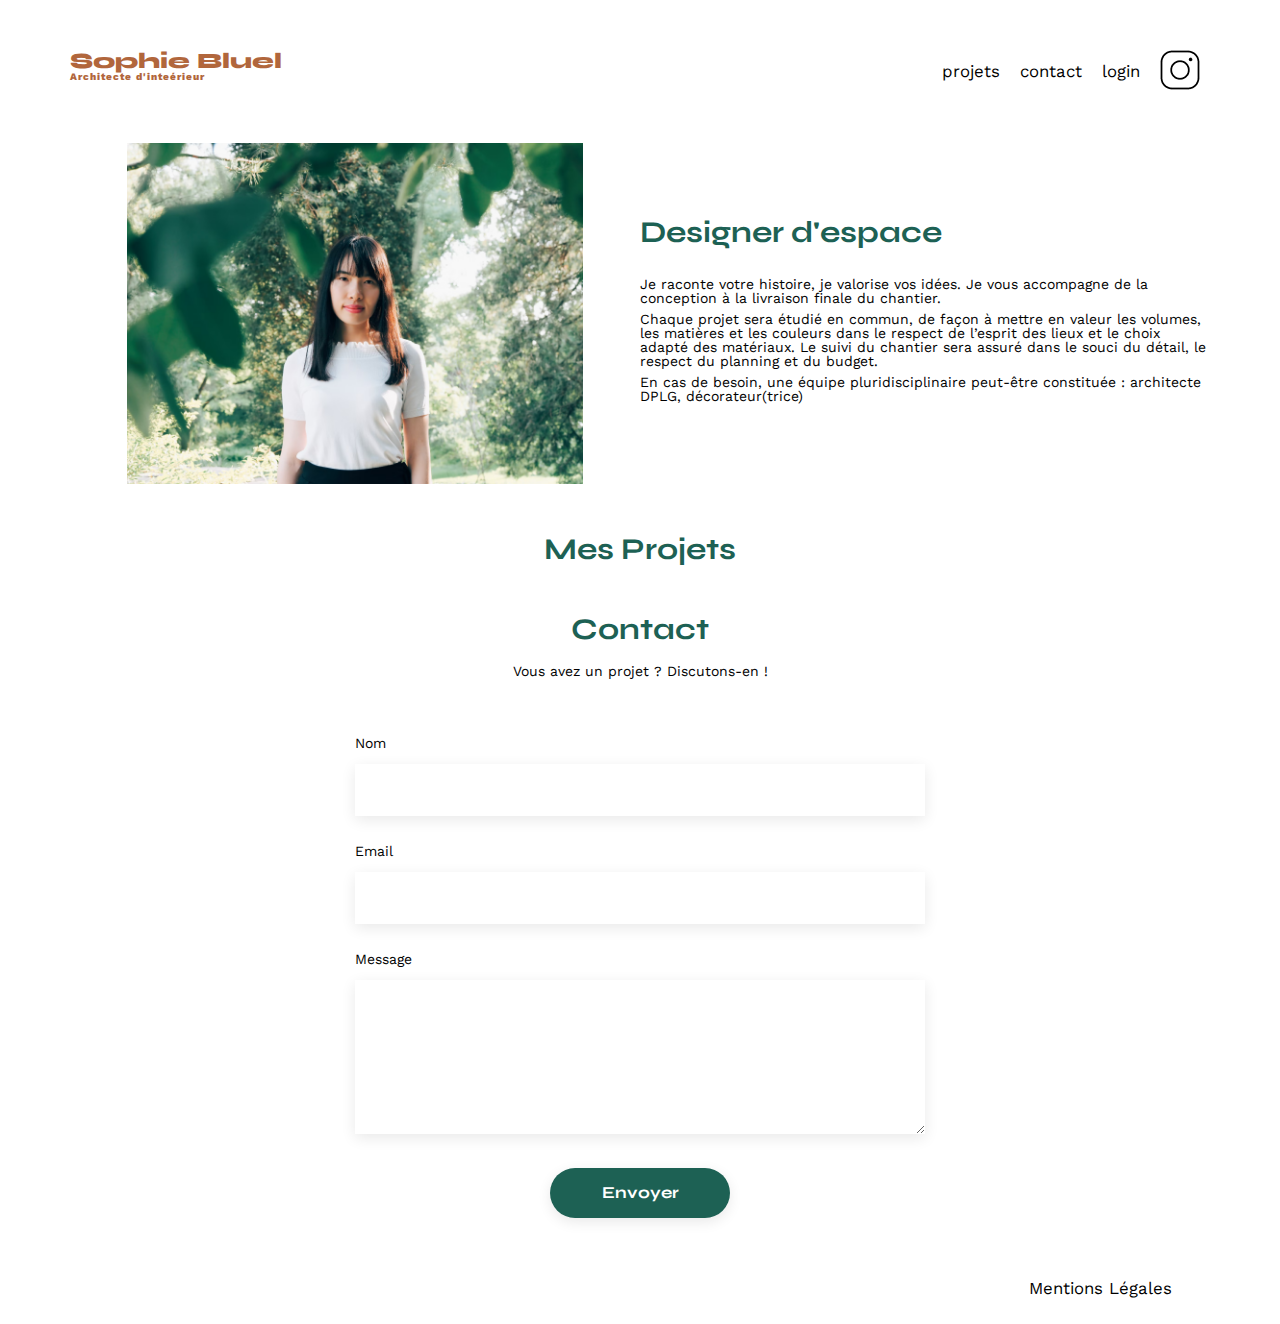
==== FrontEnd/index.html @ 43b3eab9 "maj" ====
<!DOCTYPE html>
<html lang="fr">

<head>
	<meta charset="UTF-8">
	<title>Sophie Bluel - Architecte d'intérieur</title>
	<meta name="viewport" content="width=device-width, initial-scale=1.0">
	<link rel="preconnect" href="https://fonts.googleapis.com">
	<link rel="preconnect" href="https://fonts.gstatic.com" crossorigin>
	<link href="https://fonts.googleapis.com/css2?family=Syne:wght@700;800&family=Work+Sans&display=swap"
		rel="stylesheet">
	<meta name="description" content="">
	<link rel="stylesheet" href="./assets/style.css">
</head>

<body>
	<header>
		<h1>Sophie Bluel <span>Architecte d'inteérieur</span></h1>
		<nav>
			<ul>
				<li>projets</li>
				<li>contact</li>
				<li>login</li>
				<li><img src="./assets/icons/instagram.png" alt="Instagram"></li>
			</ul>
		</nav>
	</header>
	<main>
		<section id="introduction">
			<figure>
				<img src="./assets/images/sophie-bluel.png" alt="">
			</figure>
			<article>
				<h2>Designer d'espace</h2>
				<p>Je raconte votre histoire, je valorise vos idées. Je vous accompagne de la conception à la livraison
					finale du chantier.</p>
				<p>Chaque projet sera étudié en commun, de façon à mettre en valeur les volumes, les matières et les
					couleurs dans le respect de l’esprit des lieux et le choix adapté des matériaux. Le suivi du
					chantier sera assuré dans le souci du détail, le respect du planning et du budget.</p>
				<p>En cas de besoin, une équipe pluridisciplinaire peut-être constituée : architecte DPLG,
					décorateur(trice)</p>
			</article>
		</section>
		<section id="portfolio">
			<h2>Mes Projets</h2>
			<div class="gallery">
				<figure>
					<img src="assets/images/abajour-tahina.png" alt="Abajour Tahina">
					<figcaption>Abajour Tahina</figcaption>
				</figure>
				<figure>
					<img src="assets/images/appartement-paris-v.png" alt="Appartement Paris V">
					<figcaption>Appartement Paris V</figcaption>
				</figure>
				<figure>
					<img src="assets/images/restaurant-sushisen-londres.png" alt="Restaurant Sushisen - Londres">
					<figcaption>Restaurant Sushisen - Londres</figcaption>
				</figure>
				<figure>
					<img src="assets/images/la-balisiere.png" alt="Villa “La Balisiere” - Port Louis">
					<figcaption>Villa “La Balisiere” - Port Louis</figcaption>
				</figure>
				<figure>
					<img src="assets/images/structures-thermopolis.png" alt="Structures Thermopolis">
					<figcaption>Structures Thermopolis</figcaption>
				</figure>
				<figure>
					<img src="assets/images/appartement-paris-x.png" alt="Appartement Paris X">
					<figcaption>Appartement Paris X</figcaption>
				</figure>
				<figure>
					<img src="assets/images/le-coteau-cassis.png" alt="Pavillon “Le coteau” - Cassis">
					<figcaption>Pavillon “Le coteau” - Cassis</figcaption>
				</figure>
				<figure>
					<img src="assets/images/villa-ferneze.png" alt="Villa Ferneze - Isola d’Elba">
					<figcaption>Villa Ferneze - Isola d’Elba</figcaption>
				</figure>
				<figure>
					<img src="assets/images/appartement-paris-xviii.png" alt="Appartement Paris XVIII">
					<figcaption>Appartement Paris XVIII</figcaption>
				</figure>
				<figure>
					<img src="assets/images/bar-lullaby-paris.png" alt="Bar “Lullaby” - Paris">
					<figcaption>Bar “Lullaby” - Paris</figcaption>
				</figure>
				<figure>
					<img src="assets/images/hotel-first-arte-new-delhi.png" alt="Hotel First Arte - New Delhi">
					<figcaption>Hotel First Arte - New Delhi</figcaption>
				</figure>
			</div>
		</section>
		<section id="contact">
			<h2>Contact</h2>
			<p>Vous avez un projet ? Discutons-en !</p>
			<form action="#" method="post">
				<label for="name">Nom</label>
				<input type="text" name="name" id="name">
				<label for="email">Email</label>
				<input type="email" name="email" id="email">
				<label for="message">Message</label>
				<textarea name="message" id="message" cols="30" rows="10"></textarea>
				<input type="submit" value="Envoyer">
			</form>
		</section>
	</main>

	<footer>
		<nav>
			<ul>
				<li>Mentions Légales</li>
			</ul>
		</nav>
	</footer>
	<script src="script.js"></script>
</body>

</html>
---- FrontEnd/assets/style.css ----
/* http://meyerweb.com/eric/tools/css/reset/
   v2.0 | 20110126
   License: none (public domain)
*/

html,
body,
div,
span,
applet,
object,
iframe,
h1,
h2,
h3,
h4,
h5,
h6,
p,
blockquote,
pre,
a,
abbr,
acronym,
address,
big,
cite,
code,
del,
dfn,
em,
img,
ins,
kbd,
q,
s,
samp,
small,
strike,
strong,
sub,
sup,
tt,
var,
b,
u,
i,
center,
dl,
dt,
dd,
ol,
ul,
li,
fieldset,
form,
label,
legend,
table,
caption,
tbody,
tfoot,
thead,
tr,
th,
td,
article,
aside,
canvas,
details,
embed,
figure,
figcaption,
footer,
header,
hgroup,
menu,
nav,
output,
ruby,
section,
summary,
time,
mark,
audio,
video {
	margin: 0;
	padding: 0;
	border: 0;
	font-size: 100%;
	font: inherit;
	vertical-align: baseline;
}

/* HTML5 display-role reset for older browsers */
article,
aside,
details,
figcaption,
figure,
footer,
header,
hgroup,
menu,
nav,
section {
	display: block;
}

body {
	line-height: 1;
}

ol,
ul {
	list-style: none;
}

blockquote,
q {
	quotes: none;
}

blockquote:before,
blockquote:after,
q:before,
q:after {
	content: '';
	content: none;
}

table {
	border-collapse: collapse;
	border-spacing: 0;
}

/** end reset css**/
body {
	max-width: 1140px;
	margin: auto;
	font-family: 'Work Sans';
	font-size: 14px;
}

header {
	display: flex;
	justify-content: space-between;
	margin: 50px 0
}

section {
	margin: 50px 0
}

h1 {
	display: flex;
	flex-direction: column;
	font-family: 'Syne';
	font-size: 22px;
	font-weight: 800;
	color: #B1663C
}

h1>span {
	font-family: 'Work Sans';
	font-size: 10px;
	letter-spacing: 0.1em;
	;
}

h2 {
	font-family: 'Syne';
	font-weight: 700;
	font-size: 30px;
	color: #1D6154
}

nav ul {
	display: flex;
	align-items: center;
	list-style-type: none;

}

nav li {
	padding: 0 10px;
	font-size: 1.2em;
}

li:hover {
	color: #B1663C;
}

#introduction {
	display: flex;
	align-items: center;
}

#introduction figure {
	flex: 1
}

#introduction img {
	display: block;
	margin: auto;
	width: 80%;
}

#introduction article {
	flex: 1
}

#introduction h2 {
	margin-bottom: 1em;
}

#introduction p {
	margin-bottom: 0.5em;
}

#portfolio h2 {
	text-align: center;
	margin-bottom: 1em;
}

.gallery {
	width: 100%;
	display: grid;
	grid-template-columns: 1fr 1fr 1fr;
	grid-column-gap: 20px;
	grid-row-gap: 20px;
}

.gallery img {
	width: 100%;

}

#contact {
	width: 50%;
	margin: auto;
}

#contact>* {
	text-align: center;

}

#contact h2 {
	margin-bottom: 20px;
}

#contact form {
	text-align: left;
	margin-top: 30px;
	display: flex;
	flex-direction: column;
}

#contact input {
	height: 50px;
	font-size: 1.2em;
	border: none;
	box-shadow: 0px 4px 14px rgba(0, 0, 0, 0.09);
}

#contact label {
	margin: 2em 0 1em 0;
}

#contact textarea {
	border: none;
	box-shadow: 0px 4px 14px rgba(0, 0, 0, 0.09);
}

input[type="submit"] {
	font-family: 'Syne';
	font-weight: 700;
	color: white;
	background-color: #1D6154;
	margin: 2em auto;
	width: 180px;
	text-align: center;
	border-radius: 60px;
}

footer nav ul {
	display: flex;
	justify-content: flex-end;
	margin: 2em
}

.filter-buttons {
	display: flex;
	justify-content: center;
	gap: 20px;
	margin-bottom: 30px;
}

.filter-button {
	font-family: syne;
	font-size: 16px;
	border: 2px solid #1D6154;
	border-radius: 20px;
	padding: 10px;
	color: #1D6154;
	font-weight: 700;
	text-align: center;
}

.filter-buttons a {
	text-decoration: none;
}

.filter-buttons :hover {
	color: antiquewhite;
	background-color: #1D6154;
}

.filter-buttons :focus {
	color: antiquewhite;
	background-color: #1D6154;
}
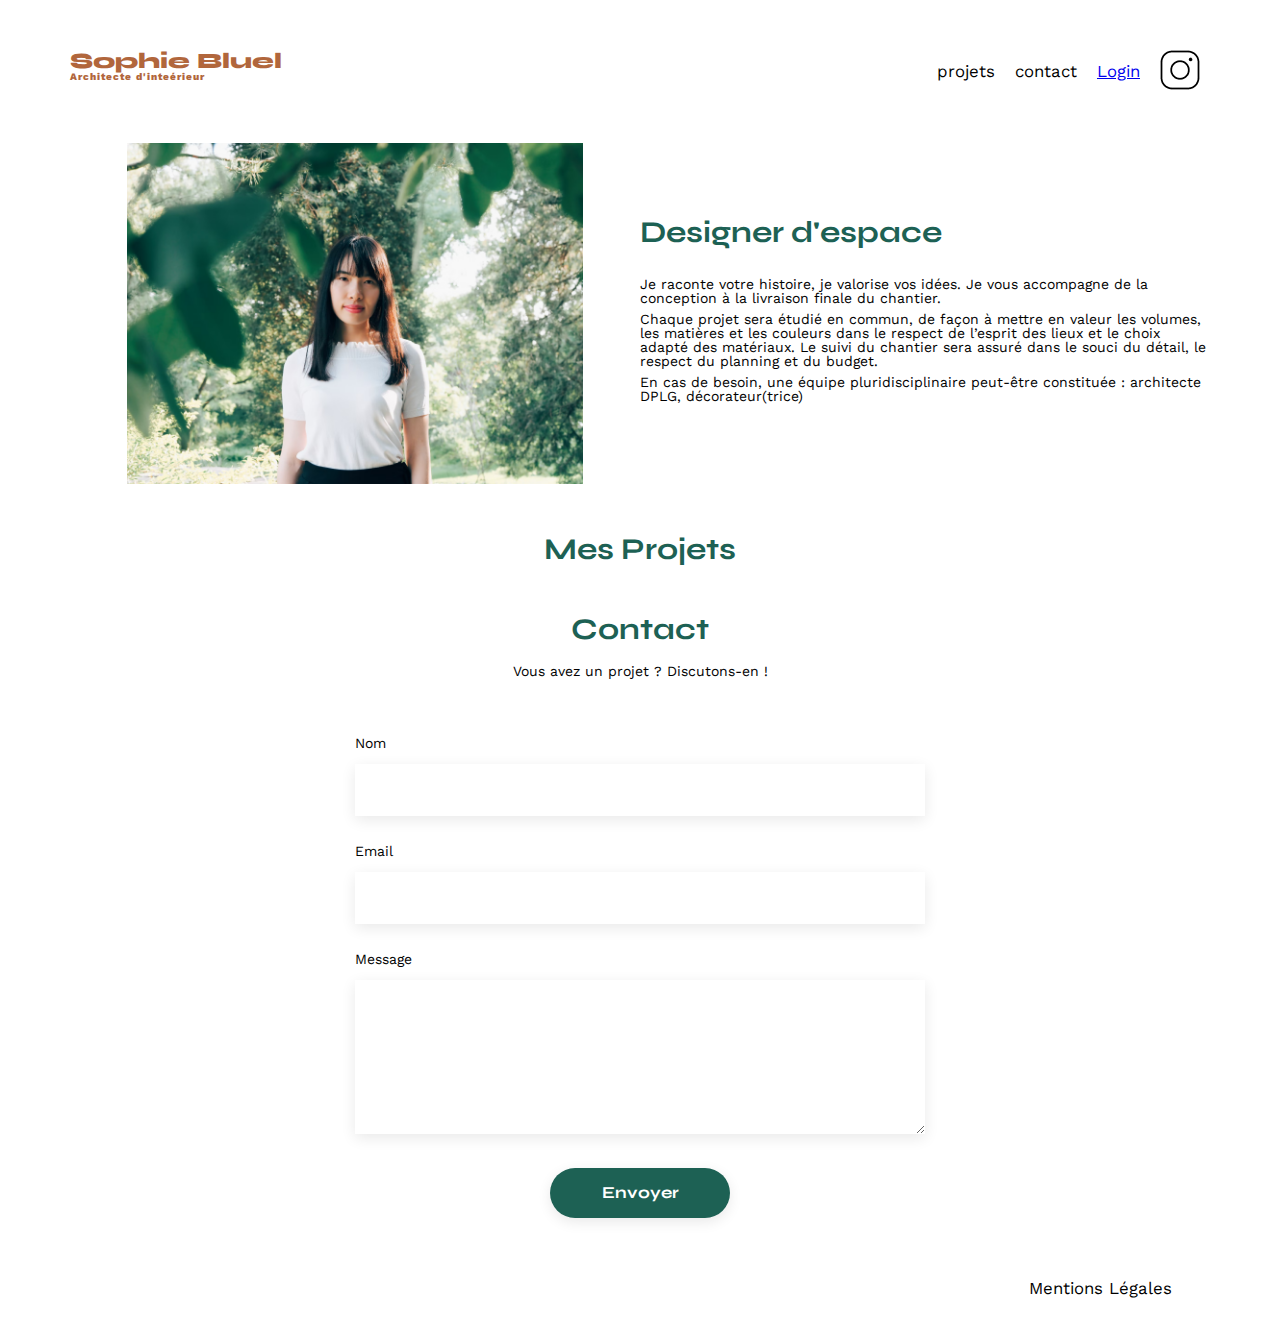
==== commit e48c5a85: "Add files via upload" ====
--- a/FrontEnd/index.html
+++ b/FrontEnd/index.html
@@ -11,16 +11,21 @@
 		rel="stylesheet">
 	<meta name="description" content="">
 	<link rel="stylesheet" href="./assets/style.css">
+	<script src="https://kit.fontawesome.com/72036f02b0.js" crossorigin="anonymous"></script>
 </head>
 
 <body>
 	<header>
+		<div id="ribbon" class="ribbon centered">
+			<button id="editModeButton" class="edit-button"><i class="fa-solid fa-pen-to-square"></i> Mode
+				édition</button>
+		</div>
 		<h1>Sophie Bluel <span>Architecte d'inteérieur</span></h1>
 		<nav>
 			<ul>
-				<li>projets</li>
+				<li href="index.html">projets</li>
 				<li>contact</li>
-				<li>login</li>
+				<li><a href="login.html" id="loginLink">login</a></li>
 				<li><img src="./assets/icons/instagram.png" alt="Instagram"></li>
 			</ul>
 		</nav>
@@ -42,7 +47,13 @@
 			</article>
 		</section>
 		<section id="portfolio">
-			<h2>Mes Projets</h2>
+			<div class="titleProj">
+				<h2>Mes Projets</h2>
+				<div class="editButtons">
+					<i class="fa-solid fa-pen-to-square"></i>
+					<a href="#modal1" class="modifier-button">modifier</a>
+				</div>
+			</div>
 			<div class="gallery">
 				<figure>
 					<img src="assets/images/abajour-tahina.png" alt="Abajour Tahina">
@@ -103,6 +114,47 @@
 				<input type="submit" value="Envoyer">
 			</form>
 		</section>
+		<aside id="modal1" class="modal" aria-hidden="true" role="dialog" aria-labelledby="titlemodal"
+			style="display: none">
+			<div class="modal-wrapper js-modal-stop">
+				<button class="modal-back" id="goToStep1">Retour</button>
+				<i class="fa-solid fa-xmark js-modal-close"></i>
+				<div class="modal-content step-1" style="display: block;">
+					<h2 id="titlemodal">Galerie photo</h2>
+					<div class="modal-projects"></div>
+					<hr>
+					<button class="modal-add" id="goToStep2">Ajouter une photo</button>
+					<br>
+					<a class="modal-supp" href="#">Supprimer la galerie</a>
+				</div>
+				<div class="modal-content step-2" style="display: none;">
+					<form id="addPhotoForm">
+						<h2 id="titlemodal">Ajout photo</h2>
+						<div class="add_photo">
+							<i class="fa-regular fa-image fa-2xl"></i>
+							<label for="photoImage">+ Ajouter photo</label>
+							<img id="previewImage" src="" alt="Prévisualisation de l'image" style="display: none;">
+							<input type="file" id="photoImage" name="photoImage" accept="image/*" required>
+							<p>jpg , png : 4 mo max</p>
+						</div>
+						<div class="title_cat">
+							<label for="photoTitle">Titre :</label>
+							<input type="text" id="photoTitle" name="title" required>
+							<label for="photoCategory">Catégorie :</label>
+							<select id="photoCategory" name="category" required>
+								<option value="Objets">Objets</option>
+								<option value="Appartements">Appartements</option>
+								<option value="Hotels & restaurants">Hotels & restaurants</option>
+							</select>
+						</div>
+						<hr>
+						<button type="submit" class="modal-add">Valider</button>
+					</form>
+				</div>
+			</div>
+		</aside>
+
+
 	</main>
 
 	<footer>
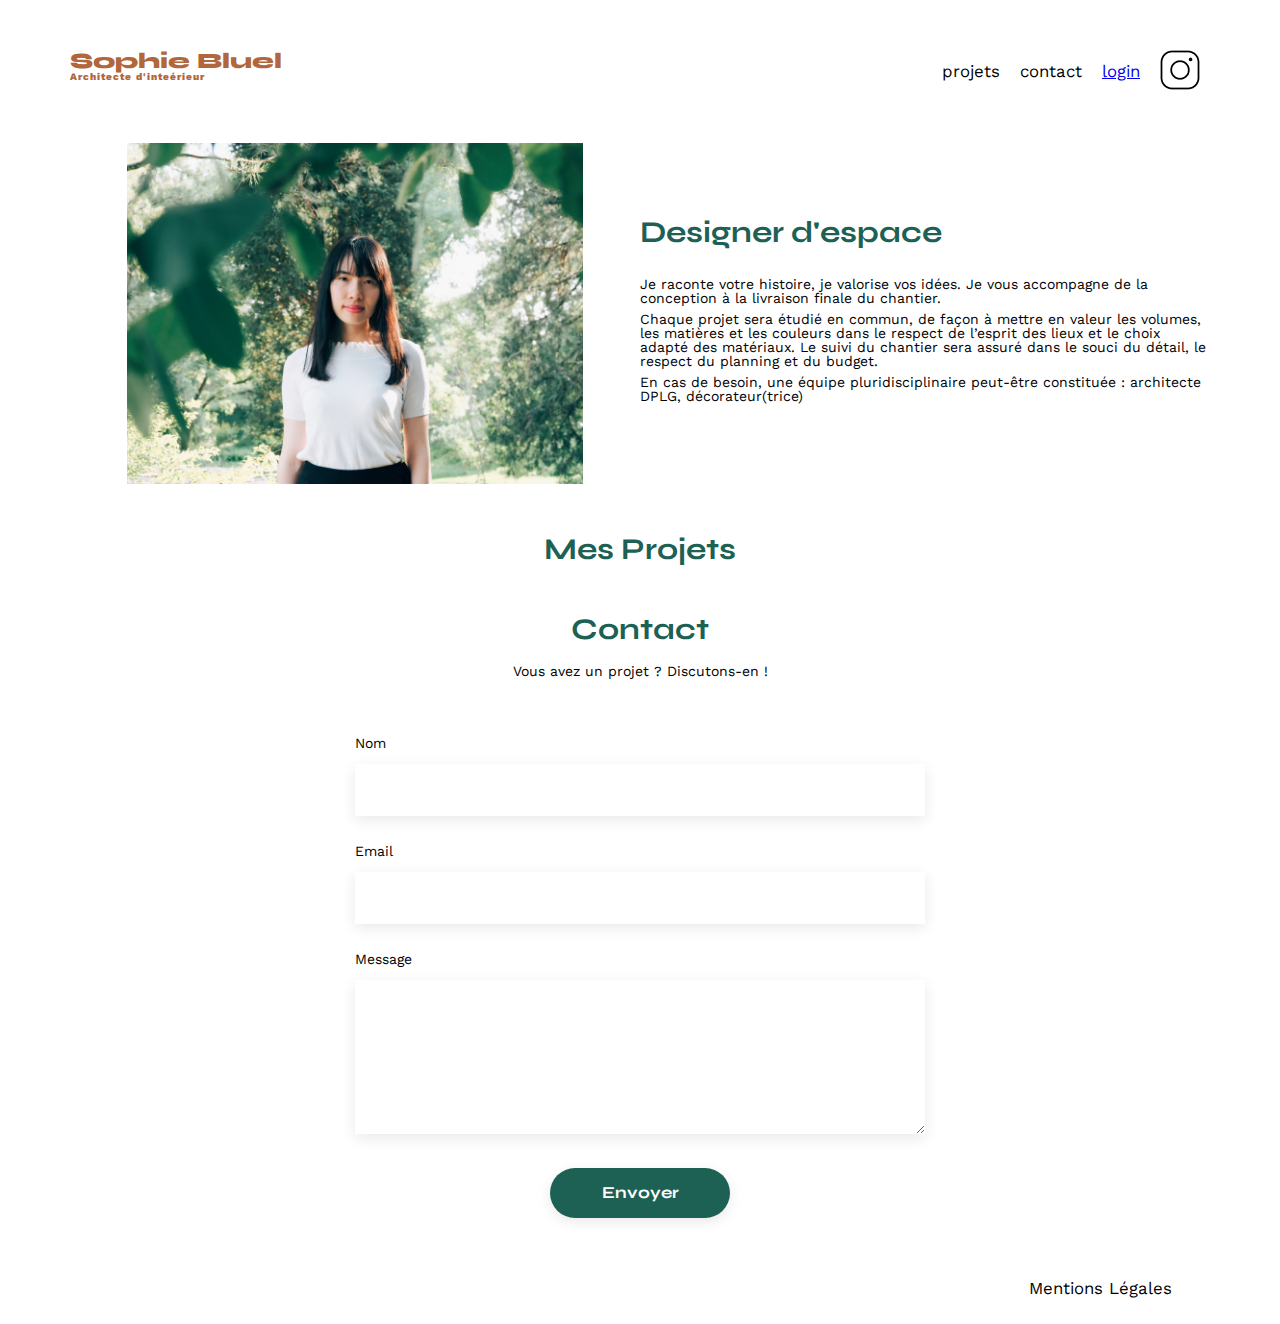
==== commit cd25ff2a: "Add files via upload" ====
--- a/FrontEnd/index.html
+++ b/FrontEnd/index.html
@@ -104,7 +104,7 @@
 		<section id="contact">
 			<h2>Contact</h2>
 			<p>Vous avez un projet ? Discutons-en !</p>
-			<form action="#" method="post">
+			<form method="post">
 				<label for="name">Nom</label>
 				<input type="text" name="name" id="name">
 				<label for="email">Email</label>
@@ -117,15 +117,16 @@
 		<aside id="modal1" class="modal" aria-hidden="true" role="dialog" aria-labelledby="titlemodal"
 			style="display: none">
 			<div class="modal-wrapper js-modal-stop">
-				<button class="modal-back" id="goToStep1">Retour</button>
-				<i class="fa-solid fa-xmark js-modal-close"></i>
+				<div class="header-modal">
+					<i class="fa-solid fa-arrow-left modal-back" id="goToStep1"></i>
+					<i class="fa-solid fa-xmark js-modal-close"></i>
+				</div>
 				<div class="modal-content step-1" style="display: block;">
 					<h2 id="titlemodal">Galerie photo</h2>
 					<div class="modal-projects"></div>
 					<hr>
 					<button class="modal-add" id="goToStep2">Ajouter une photo</button>
 					<br>
-					<a class="modal-supp" href="#">Supprimer la galerie</a>
 				</div>
 				<div class="modal-content step-2" style="display: none;">
 					<form id="addPhotoForm">
@@ -142,14 +143,14 @@
 							<input type="text" id="photoTitle" name="title" required>
 							<label for="photoCategory">Catégorie :</label>
 							<select id="photoCategory" name="category" required>
-								<option value="Objets">Objets</option>
-								<option value="Appartements">Appartements</option>
-								<option value="Hotels & restaurants">Hotels & restaurants</option>
+								<option value="1">Objets</option>
+								<option value="2">Appartements</option>
+								<option value="3">Hotels & restaurants</option>
 							</select>
 						</div>
 						<hr>
-						<button type="submit" class="modal-add">Valider</button>
 					</form>
+					<button type="submit" class="modal-add" id="submitBtn">Valider</button>
 				</div>
 			</div>
 		</aside>
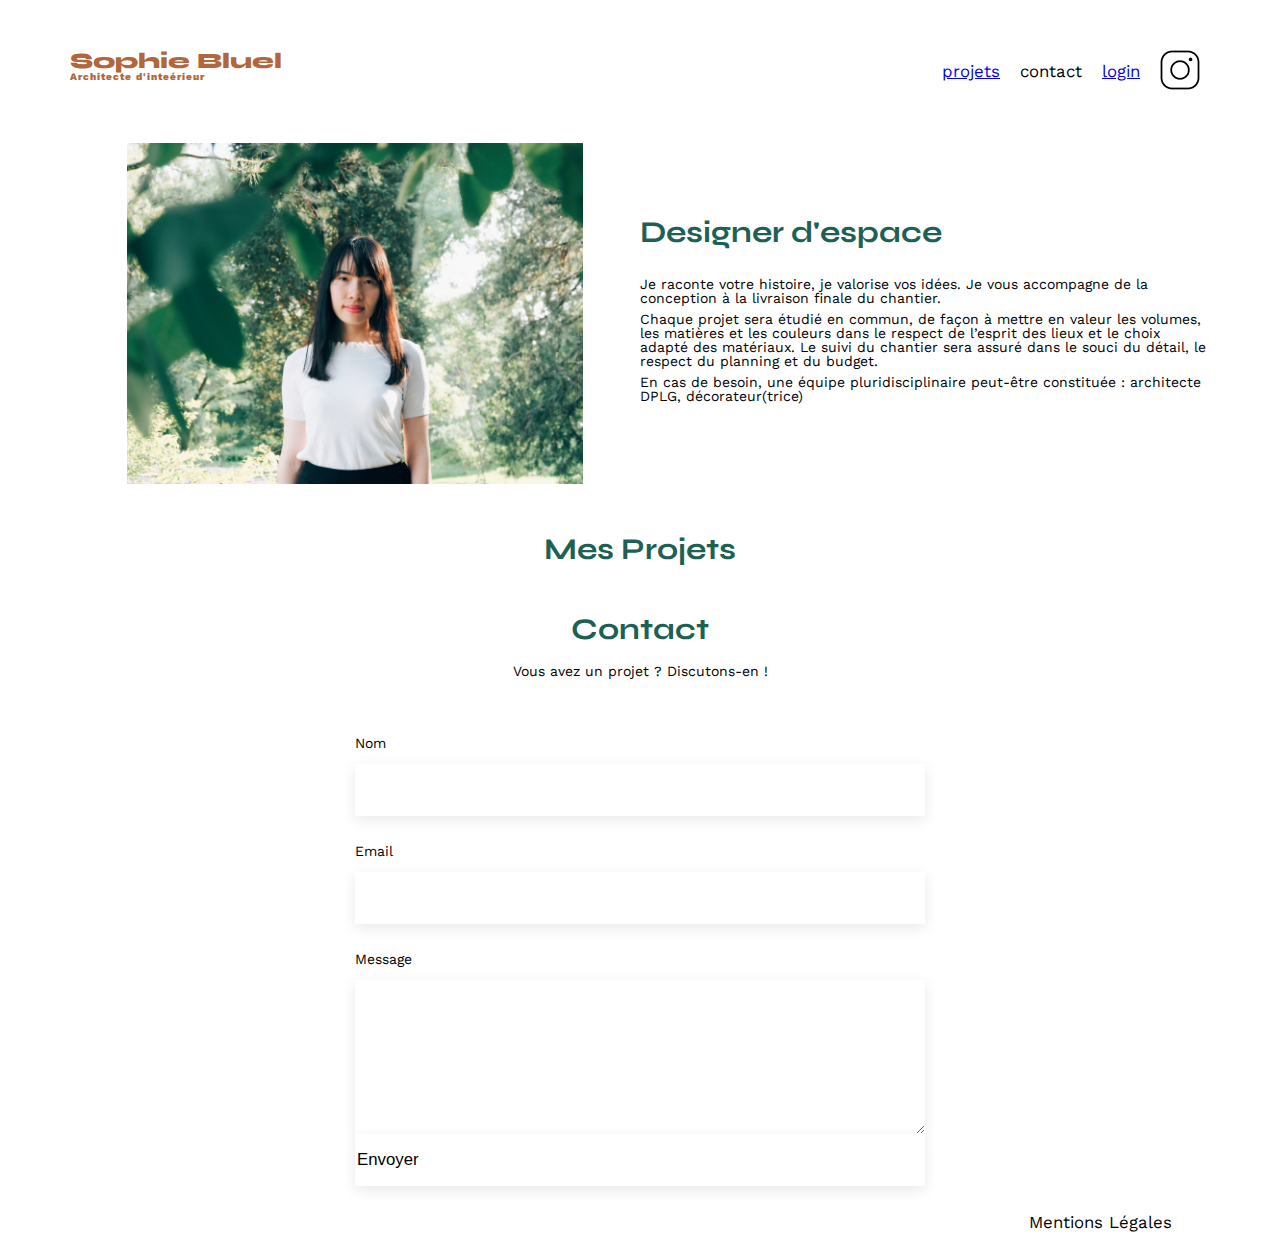
==== commit 895616fa: "Add files via upload" ====
--- a/FrontEnd/index.html
+++ b/FrontEnd/index.html
@@ -23,7 +23,7 @@
 		<h1>Sophie Bluel <span>Architecte d'inteérieur</span></h1>
 		<nav>
 			<ul>
-				<li href="index.html">projets</li>
+				<li><a href="index.html">projets</a></li>
 				<li>contact</li>
 				<li><a href="login.html" id="loginLink">login</a></li>
 				<li><img src="./assets/icons/instagram.png" alt="Instagram"></li>
@@ -111,7 +111,7 @@
 				<input type="email" name="email" id="email">
 				<label for="message">Message</label>
 				<textarea name="message" id="message" cols="30" rows="10"></textarea>
-				<input type="submit" value="Envoyer">
+				<input type="#" value="Envoyer">
 			</form>
 		</section>
 		<aside id="modal1" class="modal" aria-hidden="true" role="dialog" aria-labelledby="titlemodal"
@@ -149,8 +149,8 @@
 							</select>
 						</div>
 						<hr>
+						<button type="submit" class="modal-add" id="submitBtn">Valider</button>
 					</form>
-					<button type="submit" class="modal-add" id="submitBtn">Valider</button>
 				</div>
 			</div>
 		</aside>
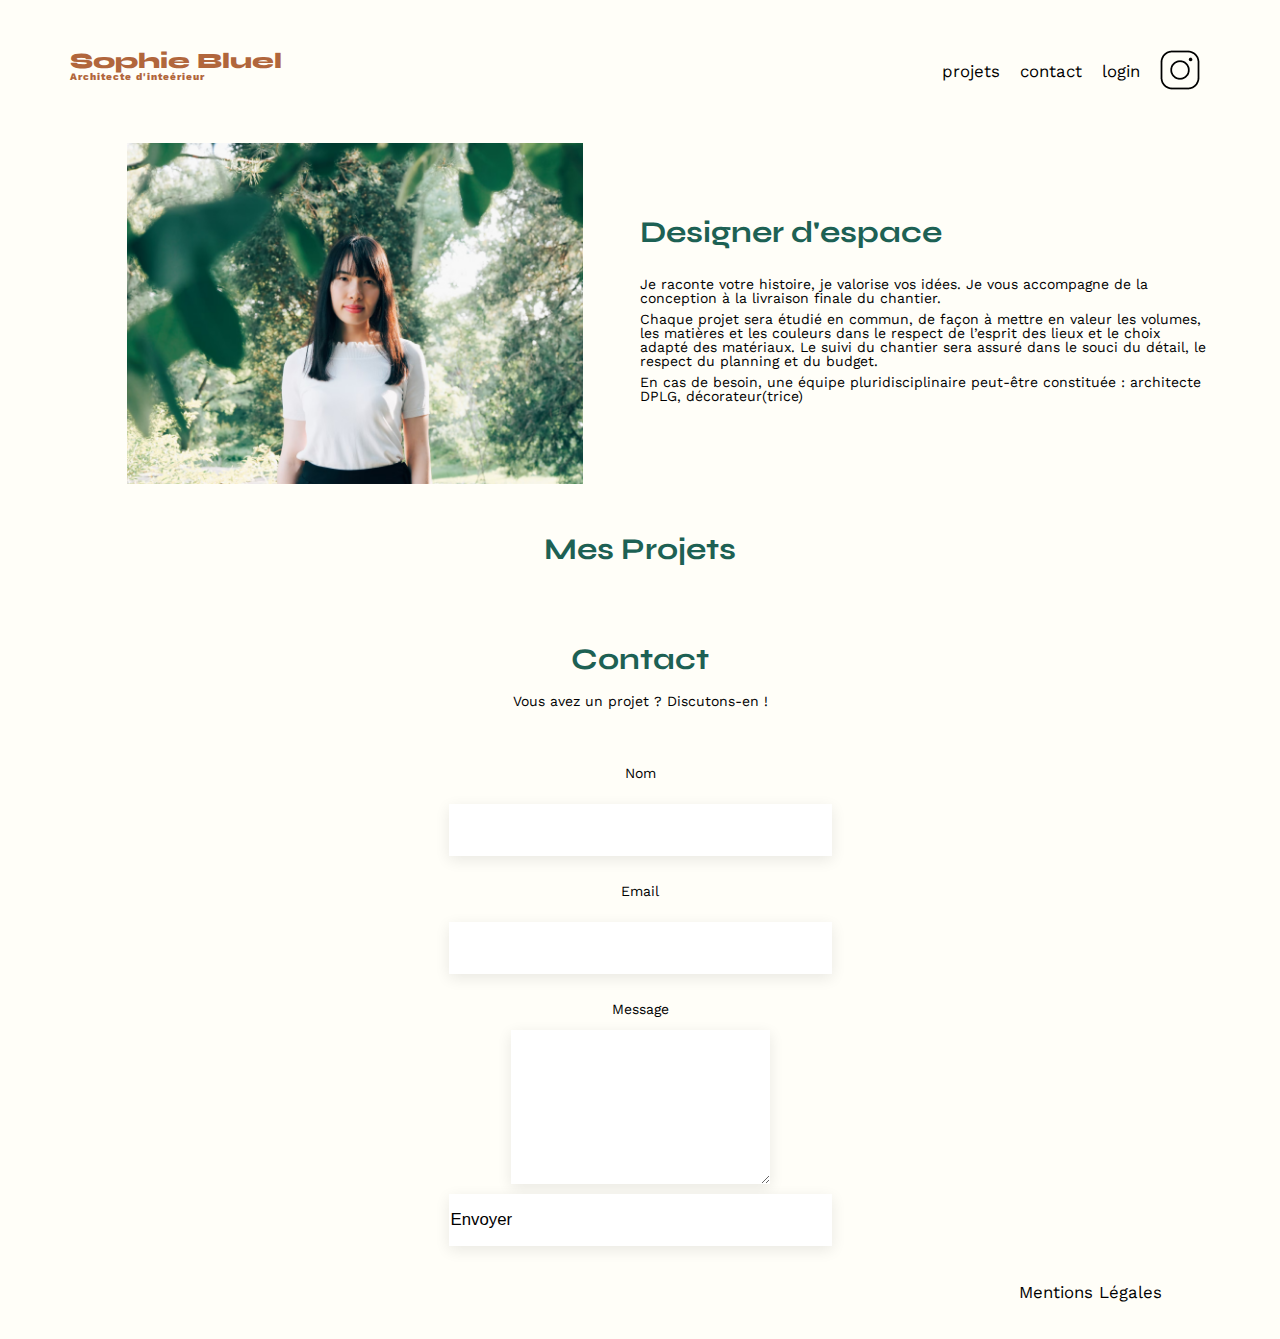
==== commit 7c36e275: "Description de la modification" ====
--- a/FrontEnd/index.html
+++ b/FrontEnd/index.html
@@ -149,7 +149,7 @@
 							</select>
 						</div>
 						<hr>
-						<button type="submit" class="modal-add" id="submitBtn">Valider</button>
+						<input type="submit" class="modal-add" id="submitBtn">Valider</input>
 					</form>
 				</div>
 			</div>
--- a/FrontEnd/assets/style.css
+++ b/FrontEnd/assets/style.css
@@ -2,6 +2,10 @@
    v2.0 | 20110126
    License: none (public domain)
 */
+body {
+	background-color: #FFFEF8;
+}
+
 
 html,
 body,
@@ -140,6 +144,7 @@
 	margin: auto;
 	font-family: 'Work Sans';
 	font-size: 14px;
+
 }
 
 header {
@@ -320,4 +325,322 @@
 .filter-buttons :focus {
 	color: antiquewhite;
 	background-color: #1D6154;
+}
+
+main h1 {
+	display: flex;
+	align-items: center;
+	color: #1D6154;
+	font-size: 30px;
+	padding-top: 50px;
+	font-weight: 700;
+}
+
+form {
+	display: flex;
+	flex-direction: column;
+	align-items: center;
+	width: 100%;
+}
+
+input {
+	width: 379px;
+	height: 51px;
+	box-shadow: black;
+	margin-top: 10px;
+}
+
+.passForget {
+	display: flex;
+	justify-content: center;
+	align-items: center;
+	color: black;
+	text-decoration: underline;
+}
+
+input[type="email"],
+input[type="password"],
+input[type="text"],
+select {
+	border: none;
+	box-shadow: 0 4px 8px rgba(0, 0, 0, 0.2);
+	height: 50px;
+	font-family: Syne;
+}
+
+footer {
+
+	bottom: 0;
+	right: 0;
+	padding: 10px;
+}
+
+.ribbon {
+	position: fixed;
+	top: 0;
+	left: 0;
+	width: 100%;
+	background-color: #000000;
+	padding: 5px;
+	display: none;
+	z-index: 9999;
+}
+
+.edit-button {
+	font-family: Work Sans;
+	background-color: #000000;
+	color: white;
+	padding: 8px 16px;
+	border: none;
+	border-radius: 20px;
+	margin-right: 10px;
+}
+
+.centered {
+	display: flex;
+	align-items: center;
+	justify-content: center;
+}
+
+#introduction {
+	margin-bottom: 10px;
+}
+
+.modifier-button {
+	font-family: Work sans;
+	border: none;
+	background-color: white;
+	cursor: pointer;
+}
+
+.titleProj {
+	display: flex;
+	justify-content: center;
+	align-items: baseline;
+	cursor: pointer;
+}
+
+.editButtons {
+	margin-left: 55px;
+}
+
+.modal {
+	position: fixed;
+	display: flex;
+	align-items: center;
+	justify-content: center;
+	top: 0;
+	left: 0;
+	width: 100%;
+	height: 100%;
+	background: rgba(0, 0, 0, 0.80)
+}
+
+.modal-wrapper {
+	overflow: auto;
+	width: 600px;
+	max-width: calc(100vw - 20px);
+	max-height: calc(100vw - 20px);
+	padding: 20px;
+	background-color: #FFFEF8;
+}
+
+.js-modal-close {
+	display: flex !important;
+	justify-content: end;
+}
+
+#titlemodal {
+	display: flex;
+	justify-content: center;
+	padding: 20px;
+	color: #000000;
+	font-family: Work Sans;
+	font-size: 26px;
+	font-weight: 400;
+}
+
+.modal-add {
+	width: 37%;
+	font-family: Syne;
+	font-size: 14px;
+	background-color: #1D6154;
+	color: white;
+	padding: 8px 16px;
+	border: none;
+	border-radius: 20px;
+	cursor: pointer;
+	display: block;
+	margin: 10px auto;
+}
+
+
+hr {
+	width: 75%;
+}
+
+.modal figure img {
+	width: 80px;
+	height: 102px;
+}
+
+.modal-projects {
+	display: flex;
+	flex-wrap: wrap;
+	align-items: center;
+	width: 80%;
+	padding-left: 70px;
+	padding: 20px 0px 20px 70px;
+}
+
+.modal figure {
+	padding: 5px;
+}
+
+.modal-wrapper {
+	border-radius: 20px;
+}
+
+.modal-projects figure {
+	position: relative;
+}
+
+.modal-projects .fa-trash {
+	position: absolute;
+	top: 10px;
+	right: 10px;
+	font-size: 15px;
+	background-color: #000000;
+	color: white;
+	cursor: pointer;
+	z-index: 1;
+	padding: 5px;
+	border-radius: 5px;
+}
+
+.modal-projects .move-icon {
+	position: absolute;
+	top: 10px;
+	right: 35px;
+	font-size: 15px;
+	background-color: #000000;
+	color: white;
+	cursor: pointer;
+	z-index: 1;
+	padding: 5px;
+	border-radius: 5px;
+	opacity: 0;
+}
+
+.modal-projects :hover .move-icon {
+	opacity: 1;
+}
+
+#photoImage {
+	background-color: #E8F1F6;
+	border-radius: 2px;
+}
+
+
+input[type="file"] {
+	display: none;
+}
+
+.upload-button {
+	padding: 10px 20px;
+	background-color: #B9C5CC;
+	color: #306685;
+	border: none;
+	border-radius: 20px;
+	cursor: pointer;
+	width: 30%;
+	font-weight: 600;
+	margin-top: 40px;
+}
+
+.button-add-photo {
+	display: flex;
+	flex-direction: column;
+	justify-content: center;
+	width: 65%;
+	align-items: center;
+	background-color: #E8F1F6;
+	border-radius: 4px;
+	height: 120px;
+	padding: 20px;
+}
+
+#font-pic {
+	color: #B9C5CC;
+	font-size: 50px;
+	padding-top: 15px;
+}
+
+.size-pic {
+	font-size: 11px;
+	padding-top: 5px;
+}
+
+.title_cat {
+	display: flex;
+	flex-direction: column;
+	gap: 5px;
+	font-family: Work Sans;
+	font-size: 14px;
+	font-weight: 600;
+	padding: 20px;
+}
+
+.title_cat input {
+	width: 450px;
+}
+
+aside img {
+	width: 40%;
+	height: 100%;
+}
+
+nav ul li a {
+	color: black;
+	text-decoration: none;
+}
+
+.add_photo {
+	display: flex;
+	flex-direction: column;
+	justify-content: center;
+	align-items: center;
+	width: 420px;
+	height: 170px;
+	background-color: #E8F1F6;
+	gap: 30px;
+}
+
+.add_photo i {
+	font-size: -webkit-xxx-large;
+}
+
+.add_photo i {
+	color: #CBD6DC;
+}
+
+.header-modal {
+	display: flex;
+	justify-content: space-between;
+}
+
+.fa-arrow-left {
+	font-size: 20px;
+}
+
+.add_photo label {
+	border: 1px solid #CBD6DC;
+	border-radius: 20px;
+	cursor: pointer;
+	background-color: #CBD6DC;
+	padding: 10px;
+	color: #306685;
+	font-size: 14px;
+	font-weight: 600;
+	font-family: Work Sans;
 }